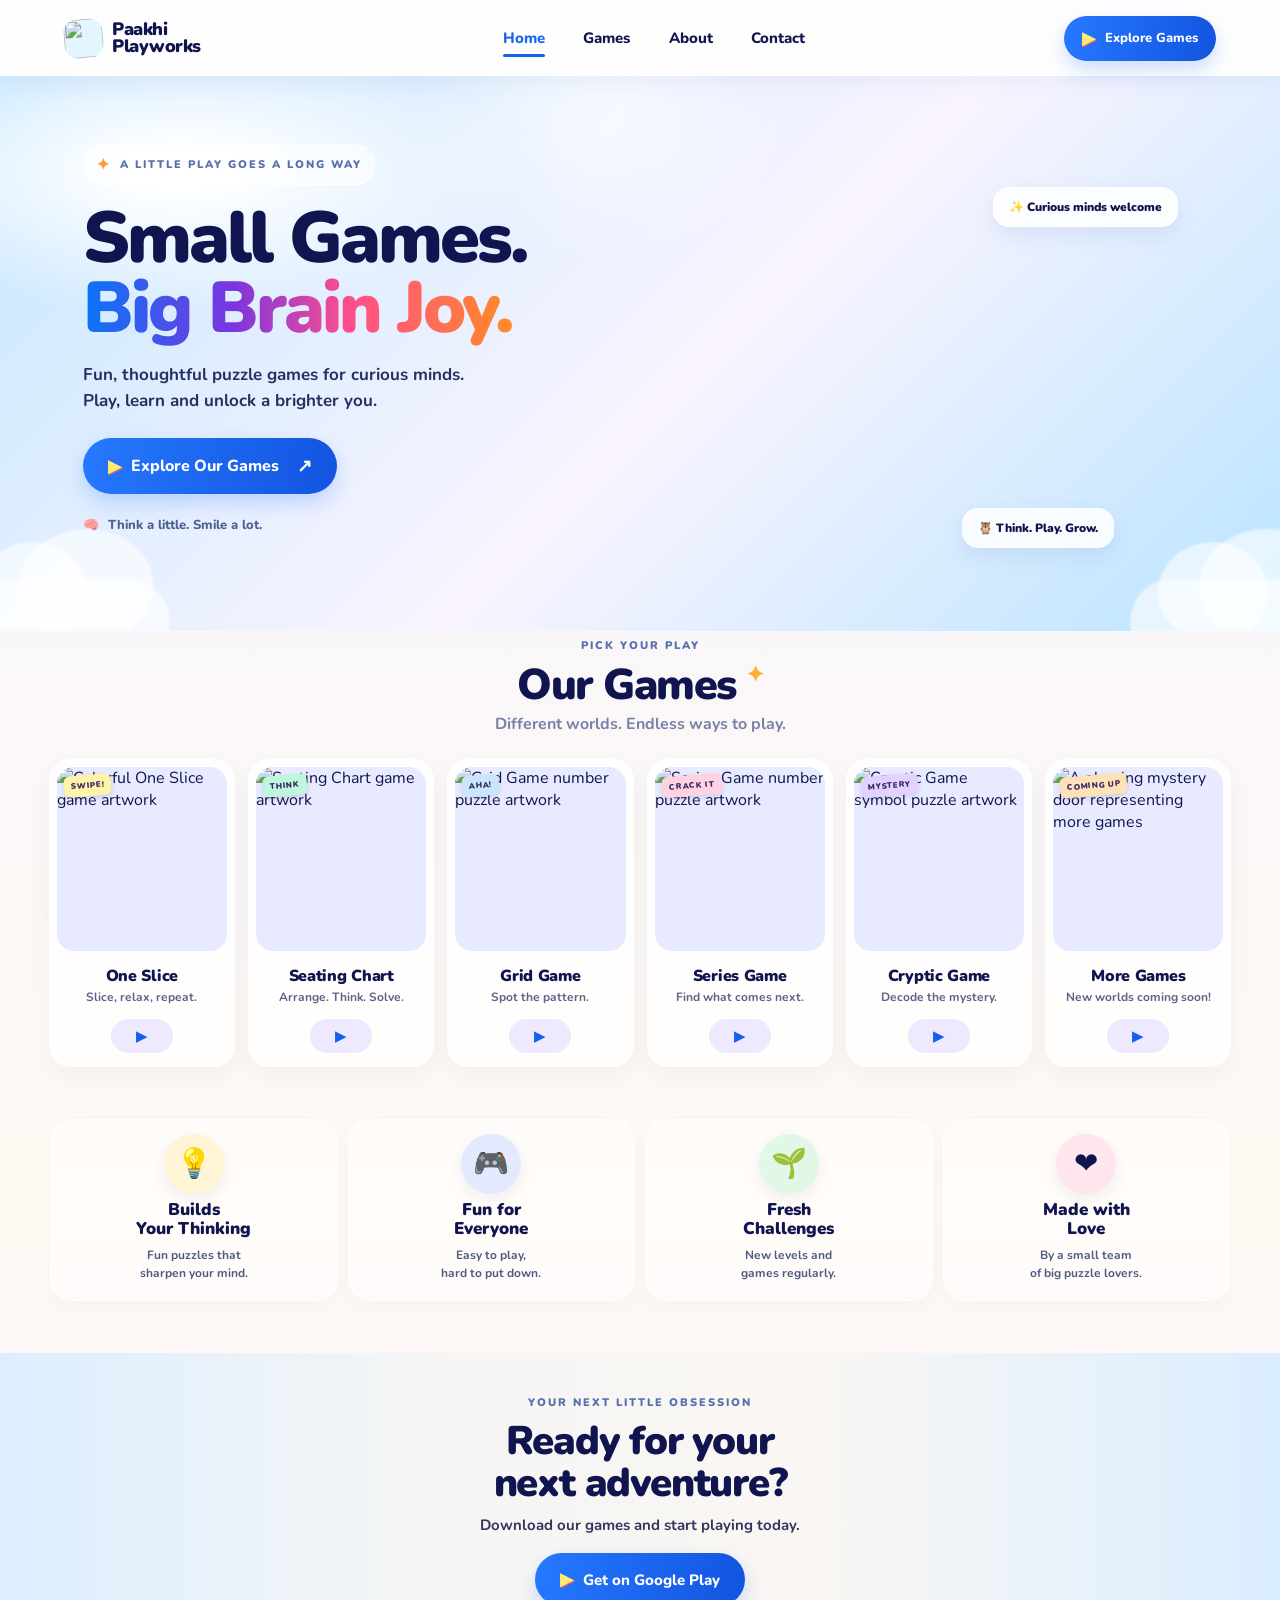
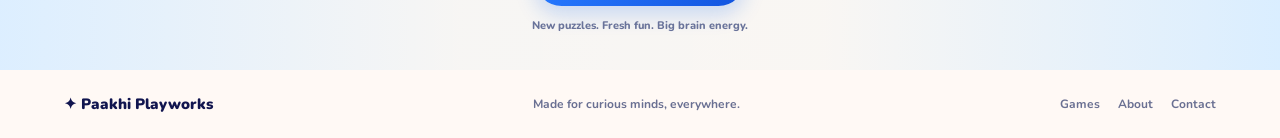
==== index.html @ 0ea6deb9 "Add files via upload" ====
<!doctype html>
<html lang="en">
<head>
  <meta charset="utf-8">
  <meta name="viewport" content="width=device-width, initial-scale=1">
  <meta name="theme-color" content="#f8f6ff">
  <meta name="description" content="Small games. Big brain joy. Discover playful puzzle games from Paakhi Playworks.">
  <title>Paakhi Playworks — Small Games. Big Brain Joy.</title>
  <link rel="preconnect" href="https://fonts.googleapis.com">
  <link rel="preconnect" href="https://fonts.gstatic.com" crossorigin>
  <link href="https://fonts.googleapis.com/css2?family=Nunito:wght@400;500;600;700;800;900;1000&display=swap" rel="stylesheet">
  <link rel="stylesheet" href="styles.css">
</head>
<body>
  <header class="topbar">
    <a class="brand" href="#home" aria-label="Paakhi Playworks home">
      <span class="brand-mark"><img src="assets/brand-mark.jpg" alt=""></span>
      <span>Paakhi<br>Playworks</span>
    </a>
    <button class="menu-toggle" aria-label="Open navigation" aria-expanded="false">☰</button>
    <nav class="nav-links" aria-label="Main navigation">
      <a class="active" href="#home">Home</a>
      <a href="#games">Games</a>
      <a href="#about">About</a>
      <a href="#contact">Contact</a>
    </nav>
    <a class="play-button top-play" href="#games"><span class="play-triangle">▶</span> Explore Games</a>
  </header>

  <main>
    <section class="hero" id="home">
      <div class="hero-sky"></div>
      <div class="hero-copy">
        <div class="eyebrow"><span class="sparkle">✦</span> A little play goes a long way</div>
        <h1>Small Games.<br><span class="rainbow">Big Brain Joy.</span></h1>
        <p>Fun, thoughtful puzzle games for curious minds.<br class="desktop-only"> Play, learn and unlock a brighter you.</p>
        <a class="play-button hero-button" href="#games"><span class="play-triangle">▶</span> Explore Our Games <span class="button-arrow">↗</span></a>
        <div class="hero-proof"><span>🧠</span> Think a little. Smile a lot.</div>
      </div>
      <div class="hero-art" role="img" aria-label="A whimsical fantasy world with floating islands, a castle, and a magical adventure"></div>
      <div class="floating-chip chip-one">✨ Curious minds welcome</div>
      <div class="floating-chip chip-two">🦉 Think. Play. Grow.</div>
      <div class="cloud cloud-left"></div><div class="cloud cloud-right"></div>
    </section>

    <section class="games-section" id="games">
      <div class="section-heading">
        <span class="section-kicker">PICK YOUR PLAY</span>
        <h2>Our Games <span class="heading-star">✦</span></h2>
        <p>Different worlds. Endless ways to play.</p>
      </div>
      <div class="game-grid">
        <article class="game-card card-slice">
          <div class="game-art"><img src="assets/one-slice.jpg" alt="Colorful One Slice game artwork"><span class="card-sticker">SWIPE!</span></div>
          <div class="game-info"><h3>One Slice</h3><p>Slice, relax, repeat.</p><button class="launch-button" data-game="One Slice" aria-label="Explore One Slice">▶</button></div>
        </article>
        <article class="game-card card-seating">
          <div class="game-art"><img src="assets/seating-chart.jpg" alt="Seating Chart game artwork"><span class="card-sticker">THINK</span></div>
          <div class="game-info"><h3>Seating Chart</h3><p>Arrange. Think. Solve.</p><button class="launch-button" data-game="Seating Chart" aria-label="Explore Seating Chart">▶</button></div>
        </article>
        <article class="game-card card-grid">
          <div class="game-art"><img src="assets/grid-game.jpg" alt="Grid Game number puzzle artwork"><span class="card-sticker">AHA!</span></div>
          <div class="game-info"><h3>Grid Game</h3><p>Spot the pattern.</p><button class="launch-button" data-game="Grid Game" aria-label="Explore Grid Game">▶</button></div>
        </article>
        <article class="game-card card-series">
          <div class="game-art"><img src="assets/series-game.jpg" alt="Series Game number puzzle artwork"><span class="card-sticker">CRACK IT</span></div>
          <div class="game-info"><h3>Series Game</h3><p>Find what comes next.</p><button class="launch-button" data-game="Series Game" aria-label="Explore Series Game">▶</button></div>
        </article>
        <article class="game-card card-cryptic">
          <div class="game-art"><img src="assets/cryptic-game.jpg" alt="Cryptic Game symbol puzzle artwork"><span class="card-sticker">MYSTERY</span></div>
          <div class="game-info"><h3>Cryptic Game</h3><p>Decode the mystery.</p><button class="launch-button" data-game="Cryptic Game" aria-label="Explore Cryptic Game">▶</button></div>
        </article>
        <article class="game-card card-more">
          <div class="game-art"><img src="assets/more-games.jpg" alt="A glowing mystery door representing more games"><span class="card-sticker">COMING UP</span></div>
          <div class="game-info"><h3>More Games</h3><p>New worlds coming soon!</p><button class="launch-button" data-game="More Games" aria-label="Explore more games">▶</button></div>
        </article>
      </div>
    </section>

    <section class="promise-section" id="about">
      <div class="promise">
        <div class="promise-icon bulb">💡</div><h3>Builds<br>Your Thinking</h3><p>Fun puzzles that<br>sharpen your mind.</p>
      </div>
      <div class="promise">
        <div class="promise-icon gamepad">🎮</div><h3>Fun for<br>Everyone</h3><p>Easy to play,<br>hard to put down.</p>
      </div>
      <div class="promise">
        <div class="promise-icon sprout">🌱</div><h3>Fresh<br>Challenges</h3><p>New levels and<br>games regularly.</p>
      </div>
      <div class="promise">
        <div class="promise-icon heart">❤️</div><h3>Made with<br>Love</h3><p>By a small team<br>of big puzzle lovers.</p>
      </div>
    </section>

    <section class="adventure" id="contact">
      <div class="adventure-art"></div>
      <div class="adventure-content">
        <span class="section-kicker">YOUR NEXT LITTLE OBSESSION</span>
        <h2>Ready for your<br>next adventure?</h2>
        <p>Download our games and start playing today.</p>
        <a class="play-button download-button" href="#games"><span class="play-triangle">▶</span> Get on Google Play</a>
        <small>New puzzles. Fresh fun. Big brain energy.</small>
      </div>
    </section>
  </main>

  <footer>
    <a class="footer-brand" href="#home">✦ Paakhi Playworks</a>
    <span>Made for curious minds, everywhere.</span>
    <div><a href="#games">Games</a><a href="#about">About</a><a href="mailto:hello@paakhplayworks.com">Contact</a></div>
  </footer>

  <div class="modal" id="game-modal" role="dialog" aria-modal="true" aria-labelledby="modal-title" hidden>
    <div class="modal-box">
      <button class="modal-close" aria-label="Close dialog">×</button>
      <div class="modal-emoji">✨</div>
      <p class="section-kicker">ADVENTURE AHEAD</p>
      <h2 id="modal-title">Coming soon!</h2>
      <p id="modal-message">We're polishing this little world. Check back soon!</p>
      <button class="play-button modal-ok">Sounds good!</button>
    </div>
  </div>
  <script src="script.js"></script>
</body>
</html>
---- styles.css ----
*{box-sizing:border-box}
:root{--ink:#11154f;--blue:#1764ee;--purple:#8b35d8;--coral:#ff5a7c;--cream:#fff8f1;--soft:#f8f5ff}
html{scroll-behavior:smooth;scroll-padding-top:88px}
body{margin:0;font-family:"Nunito",system-ui,sans-serif;color:var(--ink);background:linear-gradient(180deg,#f5f5ff 0%,#fff9f3 70%,#f7f3ff 100%);overflow-x:hidden}
a{color:inherit;text-decoration:none}
.topbar{height:76px;position:sticky;top:0;z-index:20;display:flex;align-items:center;justify-content:space-between;padding:0 clamp(18px,5vw,70px);background:rgba(255,255,255,.88);backdrop-filter:blur(16px);box-shadow:0 4px 24px #253e7910}
.brand{display:flex;align-items:center;gap:9px;font-size:18px;font-weight:1000;line-height:.93;letter-spacing:-.5px;min-width:180px}
.brand-mark{width:39px;height:39px;display:grid;place-items:center;border-radius:13px;overflow:hidden;transform:rotate(-5deg);background:#e5f5ff}
.brand-mark img{width:100%;height:100%;object-fit:cover}
.nav-links{display:flex;gap:clamp(18px,3vw,42px);font-weight:800;font-size:15px}
.nav-links a{padding:9px 0;position:relative}
.nav-links a:hover,.nav-links a.active{color:var(--blue)}
.nav-links a.active:after{content:"";position:absolute;height:3px;border-radius:5px;background:var(--blue);bottom:0;left:0;right:0}
.play-button{display:inline-flex;align-items:center;justify-content:center;gap:10px;padding:14px 23px;border:0;border-radius:999px;color:white;font:800 15px "Nunito",sans-serif;background:linear-gradient(100deg,#2679ff,#1254df);box-shadow:0 9px 20px #1264ee35;transition:transform .2s,box-shadow .2s;cursor:pointer}
.play-button:hover{transform:translateY(-3px);box-shadow:0 13px 26px #1264ee4a}
.top-play{padding:11px 18px;font-size:13px}.play-triangle{font-size:17px;color:#ffed6c;text-shadow:1px 1px #ff5d6e}.menu-toggle{display:none;background:#fff;border:0;font-size:25px;color:var(--ink)}
.hero{position:relative;min-height:555px;display:flex;align-items:center;padding:55px clamp(22px,6.5vw,88px) 75px;isolation:isolate;overflow:hidden;background:linear-gradient(110deg,#eaf4ff 0%,#f8f4ff 45%,#d9efff 100%)}
.hero-sky{position:absolute;inset:0;z-index:-3;background:radial-gradient(ellipse at 14% 17%,#fff 0 3%,transparent 22%),radial-gradient(ellipse at 47% 7%,#fff9 0 2%,transparent 20%),linear-gradient(135deg,#c5e7ff,#f9f4ff 54%,#b9e4ff)}
.hero-copy{position:relative;z-index:3;max-width:560px;margin-top:-8px}
.eyebrow,.section-kicker{font-size:11px;font-weight:1000;letter-spacing:2px;color:#5871ad;text-transform:uppercase}
.eyebrow{display:inline-flex;align-items:center;gap:8px;padding:8px 12px;border:1px solid #ffffffc9;border-radius:999px;background:#ffffff8a;margin-bottom:18px}.sparkle{color:#ff9c35;font-size:16px}
h1{font-size:clamp(46px,6vw,72px);line-height:.98;letter-spacing:-3px;margin:0 0 18px;font-weight:1000}
.rainbow{background:linear-gradient(90deg,#0875f8 0%,#7b35df 35%,#ff4e8c 62%,#ff8b25 100%);-webkit-background-clip:text;background-clip:text;color:transparent}
.hero-copy>p{font-size:17px;line-height:1.55;font-weight:700;color:#27305e;margin:0 0 24px}
.hero-button{padding:16px 25px;font-size:16px}.button-arrow{margin-left:8px;font-size:18px}
.hero-proof{margin-top:22px;font-size:13px;font-weight:800;color:#4c6193}.hero-proof span{margin-right:5px}
.hero-art{position:absolute;z-index:-1;right:-1%;top:0;width:61%;height:100%;background-image:linear-gradient(90deg,#d9eaff00,#d9eaff00),url("assets/hero-world.jpg");background-size:cover;background-position:52% 44%;clip-path:ellipse(73% 78% at 64% 48%);opacity:.97}
.floating-chip{position:absolute;z-index:2;background:#ffffffd9;backdrop-filter:blur(8px);border:1px solid #fff;border-radius:16px;padding:11px 15px;box-shadow:0 8px 22px #2a4a8c18;font-size:12px;font-weight:900;animation:bob 4s ease-in-out infinite}
.chip-one{right:8%;top:20%}.chip-two{right:13%;bottom:15%;animation-delay:-2s}
@keyframes bob{0%,100%{transform:translateY(0) rotate(-2deg)}50%{transform:translateY(-9px) rotate(1deg)}}
.cloud{position:absolute;bottom:-33px;width:220px;height:85px;background:#fff9;border-radius:100px;filter:blur(1px);z-index:1}.cloud:before,.cloud:after{content:"";position:absolute;background:inherit;border-radius:50%}.cloud:before{width:110px;height:100px;left:28px;top:-37px}.cloud:after{width:135px;height:115px;right:16px;top:-50px}.cloud-left{left:-50px}.cloud-right{right:-70px}
.games-section{position:relative;z-index:4;margin:-20px auto 0;padding:22px clamp(18px,3.8vw,52px) 36px;max-width:1440px}
.section-heading{text-align:center;margin-bottom:24px}.section-heading h2{font-size:clamp(32px,4vw,43px);letter-spacing:-1.5px;line-height:1;margin:9px 0 6px;font-weight:1000}.heading-star{font-size:22px;color:#ffad31;vertical-align:top}.section-heading p{margin:0;color:#7780a7;font-size:16px;font-weight:700}
.game-grid{display:grid;grid-template-columns:repeat(6,minmax(0,1fr));gap:13px}
.game-card{background:rgba(255,255,255,.86);border:1px solid #ffffff;border-radius:21px;overflow:hidden;box-shadow:0 9px 24px #26335c0b;transition:transform .22s,box-shadow .22s;min-width:0}
.game-card:hover{transform:translateY(-7px) rotate(-.4deg);box-shadow:0 18px 32px #26335c18}
.game-art{height:auto;aspect-ratio:1/1.08;position:relative;overflow:hidden;background:#e8eaff;border-radius:17px;margin:7px}
.game-art img{width:100%;height:100%;object-fit:cover;display:block;transition:transform .4s}.game-card:hover .game-art img{transform:scale(1.06)}
.card-sticker{position:absolute;top:8px;left:7px;padding:5px 7px;background:#fff3a8;color:#392761;font-size:8px;font-weight:1000;letter-spacing:.7px;border-radius:6px;transform:rotate(-5deg);box-shadow:0 2px 5px #10104020}
.card-seating .card-sticker{background:#bdf7dc}.card-grid .card-sticker{background:#c9e6ff}.card-series .card-sticker{background:#ffd2e1}.card-cryptic .card-sticker{background:#e3d2ff}.card-more .card-sticker{background:#ffe1b8}
.game-info{text-align:center;padding:2px 7px 13px}.game-info h3{font-size:clamp(13px,1.25vw,16px);margin:5px 0 2px;font-weight:1000;letter-spacing:-.3px}.game-info p{font-size:clamp(10px,.95vw,12px);margin:0;min-height:20px;font-weight:700;color:#5d6387}
.launch-button{border:0;border-radius:999px;background:#eee9ff;color:#1460ed;width:62px;height:34px;margin-top:10px;font-size:15px;cursor:pointer;transition:background .2s,transform .2s}.launch-button:hover{background:#dce8ff;transform:scale(1.06)}
.promise-section{max-width:1320px;margin:0 auto 36px;padding:16px clamp(20px,4vw,50px);display:grid;grid-template-columns:repeat(4,1fr);gap:10px}
.promise{position:relative;text-align:center;border-radius:22px;padding:14px 12px 18px;background:#ffffff8c;border:1px solid #fff;box-shadow:0 7px 20px #27325a06}
.promise-icon{width:60px;height:60px;border-radius:50%;margin:0 auto 7px;display:grid;place-items:center;font-size:29px;box-shadow:0 5px 15px #22224410;background:#fff}.bulb{background:#fff4d5}.gamepad{background:#e3eaff}.sprout{background:#e1f8e7}.heart{background:#ffe6ec}
.promise h3{font-size:17px;line-height:1.1;margin:0 0 8px;font-weight:1000}.promise p{font-size:12px;line-height:1.5;margin:0;color:#515b82;font-weight:700}
.adventure{position:relative;min-height:310px;margin-top:0;display:grid;place-items:center;overflow:hidden;background:#d9edff;isolation:isolate}
.adventure-art{position:absolute;inset:0;z-index:-2;background:url("assets/footer-world.jpg") center 56%/cover no-repeat;filter:saturate(1.08)}
.adventure:before{content:"";position:absolute;inset:0;z-index:-1;background:linear-gradient(90deg,#f4f7ff20,#fff8f1c9 36%,#fff8f1d9 64%,#e6f6ff12)}
.adventure-content{text-align:center;padding:37px 20px;max-width:600px}.adventure-content h2{font-size:clamp(29px,4vw,40px);letter-spacing:-1.2px;line-height:1.04;margin:9px 0 11px;font-weight:1000}.adventure-content p{font-size:15px;font-weight:700;margin:0 0 18px;color:#32365e}.download-button{padding:15px 25px;font-size:15px}.adventure-content small{display:block;margin-top:12px;color:#69739a;font-size:11px;font-weight:800}
footer{display:flex;align-items:center;justify-content:space-between;gap:18px;padding:24px clamp(20px,5vw,70px);font-size:12px;color:#6a7092;font-weight:700;background:#fff9f5}
.footer-brand{font-size:15px;font-weight:1000;color:var(--ink)}footer div{display:flex;gap:18px}footer a:hover{color:var(--blue)}
.modal{position:fixed;inset:0;background:#11154f80;backdrop-filter:blur(7px);z-index:50;display:grid;place-items:center;padding:20px}.modal[hidden]{display:none}.modal-box{position:relative;max-width:390px;width:100%;text-align:center;background:#fffaf7;border-radius:28px;padding:32px 26px;box-shadow:0 25px 80px #080d4433;animation:pop .22s ease-out}.modal-emoji{font-size:44px}.modal-box h2{font-size:30px;margin:6px 0}.modal-box p:not(.section-kicker){color:#63698b;font-weight:700}.modal-close{position:absolute;right:15px;top:12px;border:0;background:#f0edff;border-radius:50%;width:34px;height:34px;font-size:24px;cursor:pointer;color:var(--ink)}.modal-ok{margin-top:10px}@keyframes pop{from{opacity:0;transform:scale(.94)}to{opacity:1;transform:scale(1)}}
@media(min-width:1400px){.hero{min-height:620px}.hero-copy{max-width:600px}.hero-art{width:62%}.games-section{padding-top:28px}.game-grid{gap:17px}}
@media(max-width:900px){.topbar{padding:0 22px}.brand{min-width:0}.nav-links{gap:20px}.top-play{font-size:12px;padding:10px 13px}.hero{min-height:520px;padding-left:35px}.hero-copy{max-width:52%}.hero-art{width:65%;right:-8%;opacity:.8}.floating-chip{display:none}.game-grid{grid-template-columns:repeat(3,minmax(0,1fr));gap:14px}.game-info h3{font-size:16px}.game-info p{font-size:12px}.promise-section{margin-bottom:25px}}
@media(max-width:600px){.topbar{height:66px;padding:0 16px}.brand{font-size:16px}.brand-mark{width:34px;height:34px}.menu-toggle{display:block;margin-left:auto;margin-right:12px}.nav-links{display:none;position:absolute;top:66px;left:0;right:0;background:#fff;padding:18px 22px;box-shadow:0 14px 18px #1c26551a;flex-direction:column;gap:12px}.nav-links.open{display:flex}.nav-links a.active:after{right:auto;width:35px}.top-play{font-size:11px;padding:9px 12px;gap:5px}.top-play .play-triangle{font-size:13px}
.hero{min-height:620px;align-items:flex-start;padding:42px 23px 255px}.hero-copy{max-width:100%;margin:0}.eyebrow{font-size:9px;margin-bottom:15px}h1{font-size:clamp(44px,12vw,62px);letter-spacing:-2.5px}.hero-copy>p{font-size:15px;max-width:330px}.desktop-only{display:none}.hero-button{padding:14px 19px;font-size:14px}.hero-art{top:auto;bottom:-10px;right:-17%;width:118%;height:340px;clip-path:ellipse(77% 72% at 60% 58%);background-position:58% 48%;opacity:.9}.cloud{bottom:-45px}.games-section{margin-top:-7px;padding:25px 15px 24px}.section-heading{margin-bottom:19px}.section-heading h2{font-size:34px}.section-heading p{font-size:14px}.game-grid{grid-template-columns:repeat(2,minmax(0,1fr));gap:12px}.game-art{margin:6px;aspect-ratio:1/1}.game-info{padding-bottom:11px}.game-info h3{font-size:15px}.game-info p{font-size:11px}.launch-button{margin-top:8px;height:32px;width:58px}.card-sticker{font-size:7px}
.promise-section{grid-template-columns:repeat(2,1fr);padding:8px 15px 24px;gap:10px}.promise{padding:13px 8px 15px}.promise-icon{width:52px;height:52px;font-size:25px}.promise h3{font-size:16px}.promise p{font-size:11px}
.adventure{min-height:350px}.adventure-art{background-position:52% center}.adventure:before{background:#fff8f1b5}.adventure-content{padding:38px 20px}.adventure-content h2{font-size:34px}.adventure-content p{font-size:13px}.download-button{padding:14px 19px}
footer{flex-direction:column;text-align:center;padding:22px 15px;gap:10px}footer div{gap:16px}
}
@media(prefers-reduced-motion:reduce){*,*:before,*:after{scroll-behavior:auto!important;animation:none!important;transition:none!important}}
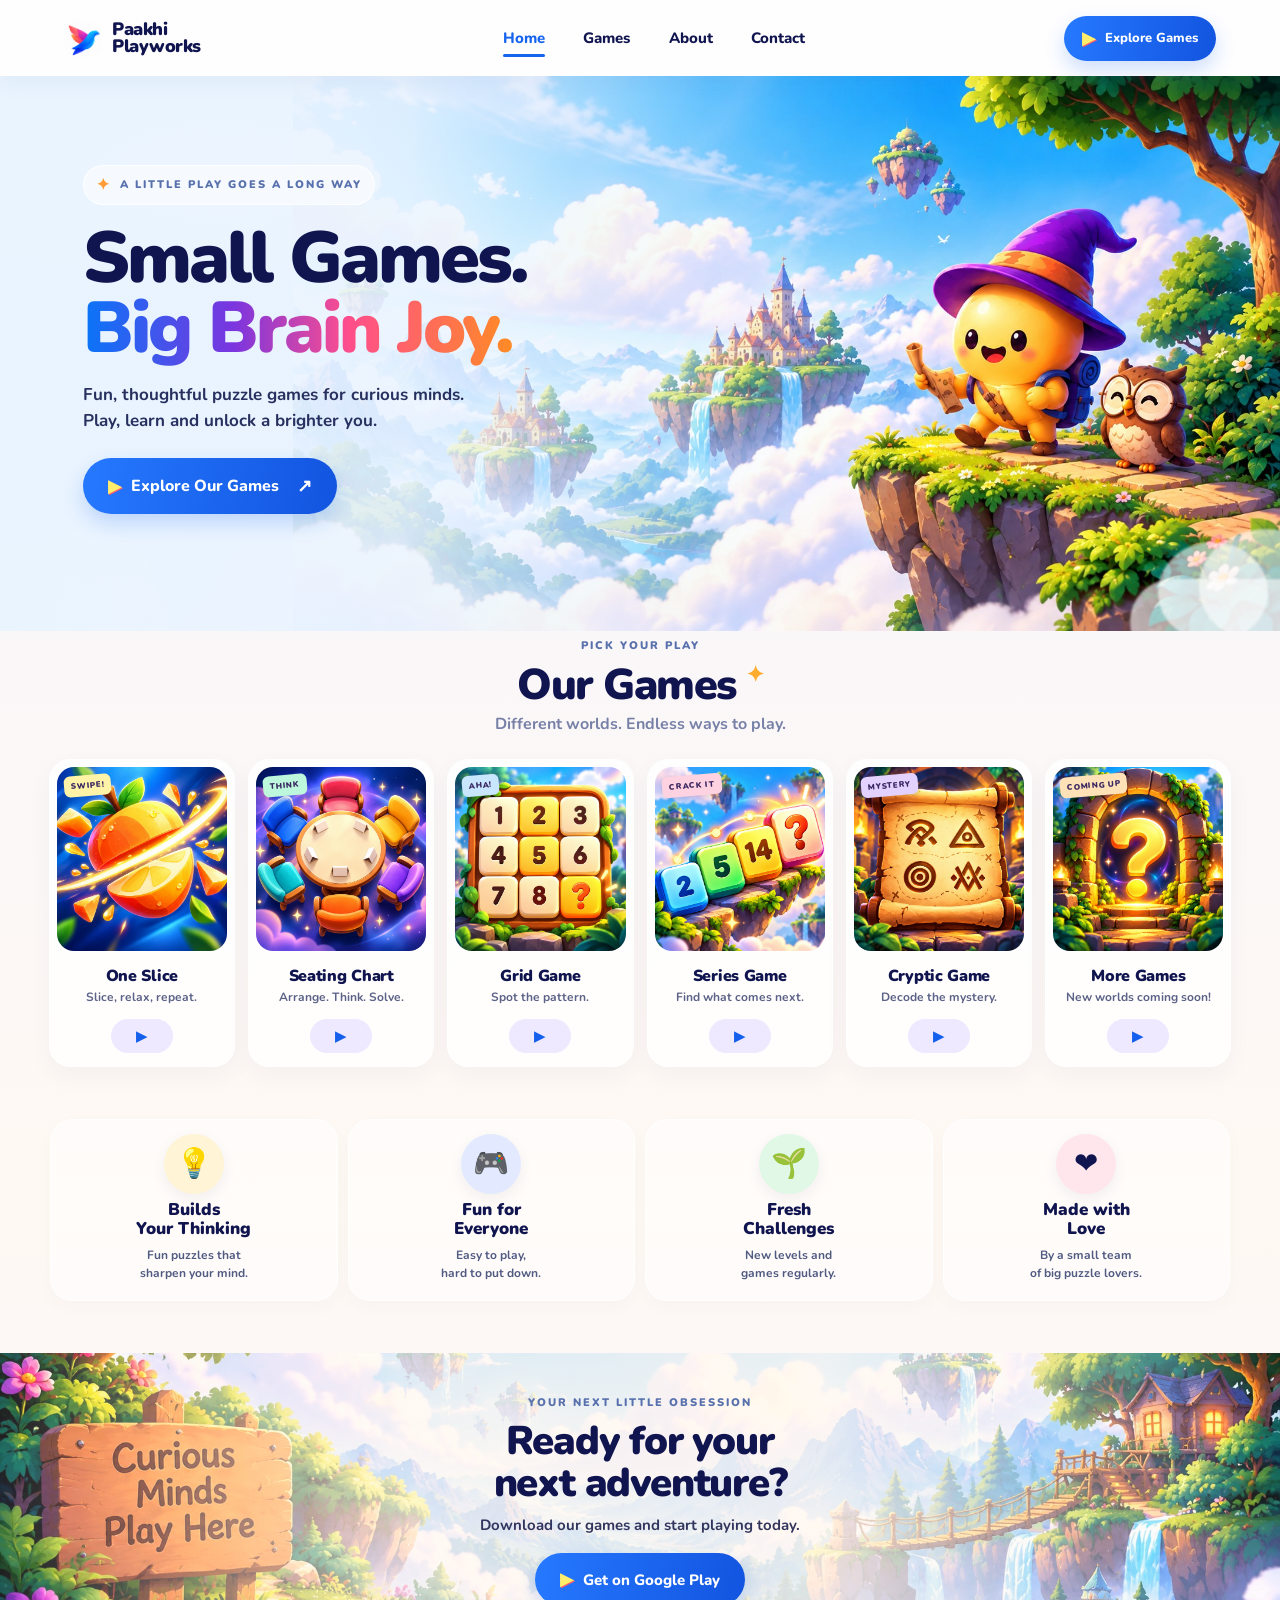
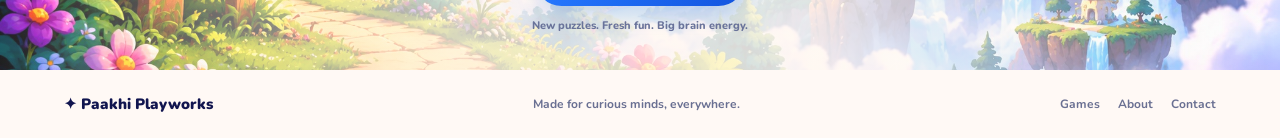
==== commit a7c6c492: "Update index.html" ====
--- a/index.html
+++ b/index.html
@@ -35,11 +35,8 @@
         <h1>Small Games.<br><span class="rainbow">Big Brain Joy.</span></h1>
         <p>Fun, thoughtful puzzle games for curious minds.<br class="desktop-only"> Play, learn and unlock a brighter you.</p>
         <a class="play-button hero-button" href="#games"><span class="play-triangle">▶</span> Explore Our Games <span class="button-arrow">↗</span></a>
-        <div class="hero-proof"><span>🧠</span> Think a little. Smile a lot.</div>
       </div>
       <div class="hero-art" role="img" aria-label="A whimsical fantasy world with floating islands, a castle, and a magical adventure"></div>
-      <div class="floating-chip chip-one">✨ Curious minds welcome</div>
-      <div class="floating-chip chip-two">🦉 Think. Play. Grow.</div>
       <div class="cloud cloud-left"></div><div class="cloud cloud-right"></div>
     </section>
 
@@ -122,4 +119,4 @@
   </div>
   <script src="script.js"></script>
 </body>
-</html>+</html>
--- a/styles.css
+++ b/styles.css
@@ -24,7 +24,34 @@
 .hero-copy>p{font-size:17px;line-height:1.55;font-weight:700;color:#27305e;margin:0 0 24px}
 .hero-button{padding:16px 25px;font-size:16px}.button-arrow{margin-left:8px;font-size:18px}
 .hero-proof{margin-top:22px;font-size:13px;font-weight:800;color:#4c6193}.hero-proof span{margin-right:5px}
-.hero-art{position:absolute;z-index:-1;right:-1%;top:0;width:61%;height:100%;background-image:linear-gradient(90deg,#d9eaff00,#d9eaff00),url("assets/hero-world.jpg");background-size:cover;background-position:52% 44%;clip-path:ellipse(73% 78% at 64% 48%);opacity:.97}
+.hero-art {
+  position: absolute;
+  z-index: 1;
+  right: 0;
+  top: 0;
+  width: 100%;
+  height: 100%;
+  background-image: url("assets/hero-world.jpg");
+  background-size: contain;
+  background-repeat: no-repeat;
+  background-position: right center;
+  clip-path: none;
+  opacity: 1;
+}
+.hero::after {
+  content: "";
+  position: absolute;
+  inset: 0;
+  z-index: 2;
+  pointer-events: none;
+  background: linear-gradient(
+    90deg,
+    rgba(234, 244, 255, 0.98) 0%,
+    rgba(234, 244, 255, 0.88) 32%,
+    rgba(234, 244, 255, 0.25) 56%,
+    transparent 72%
+  );
+}
 .floating-chip{position:absolute;z-index:2;background:#ffffffd9;backdrop-filter:blur(8px);border:1px solid #fff;border-radius:16px;padding:11px 15px;box-shadow:0 8px 22px #2a4a8c18;font-size:12px;font-weight:900;animation:bob 4s ease-in-out infinite}
 .chip-one{right:8%;top:20%}.chip-two{right:13%;bottom:15%;animation-delay:-2s}
 @keyframes bob{0%,100%{transform:translateY(0) rotate(-2deg)}50%{transform:translateY(-9px) rotate(1deg)}}
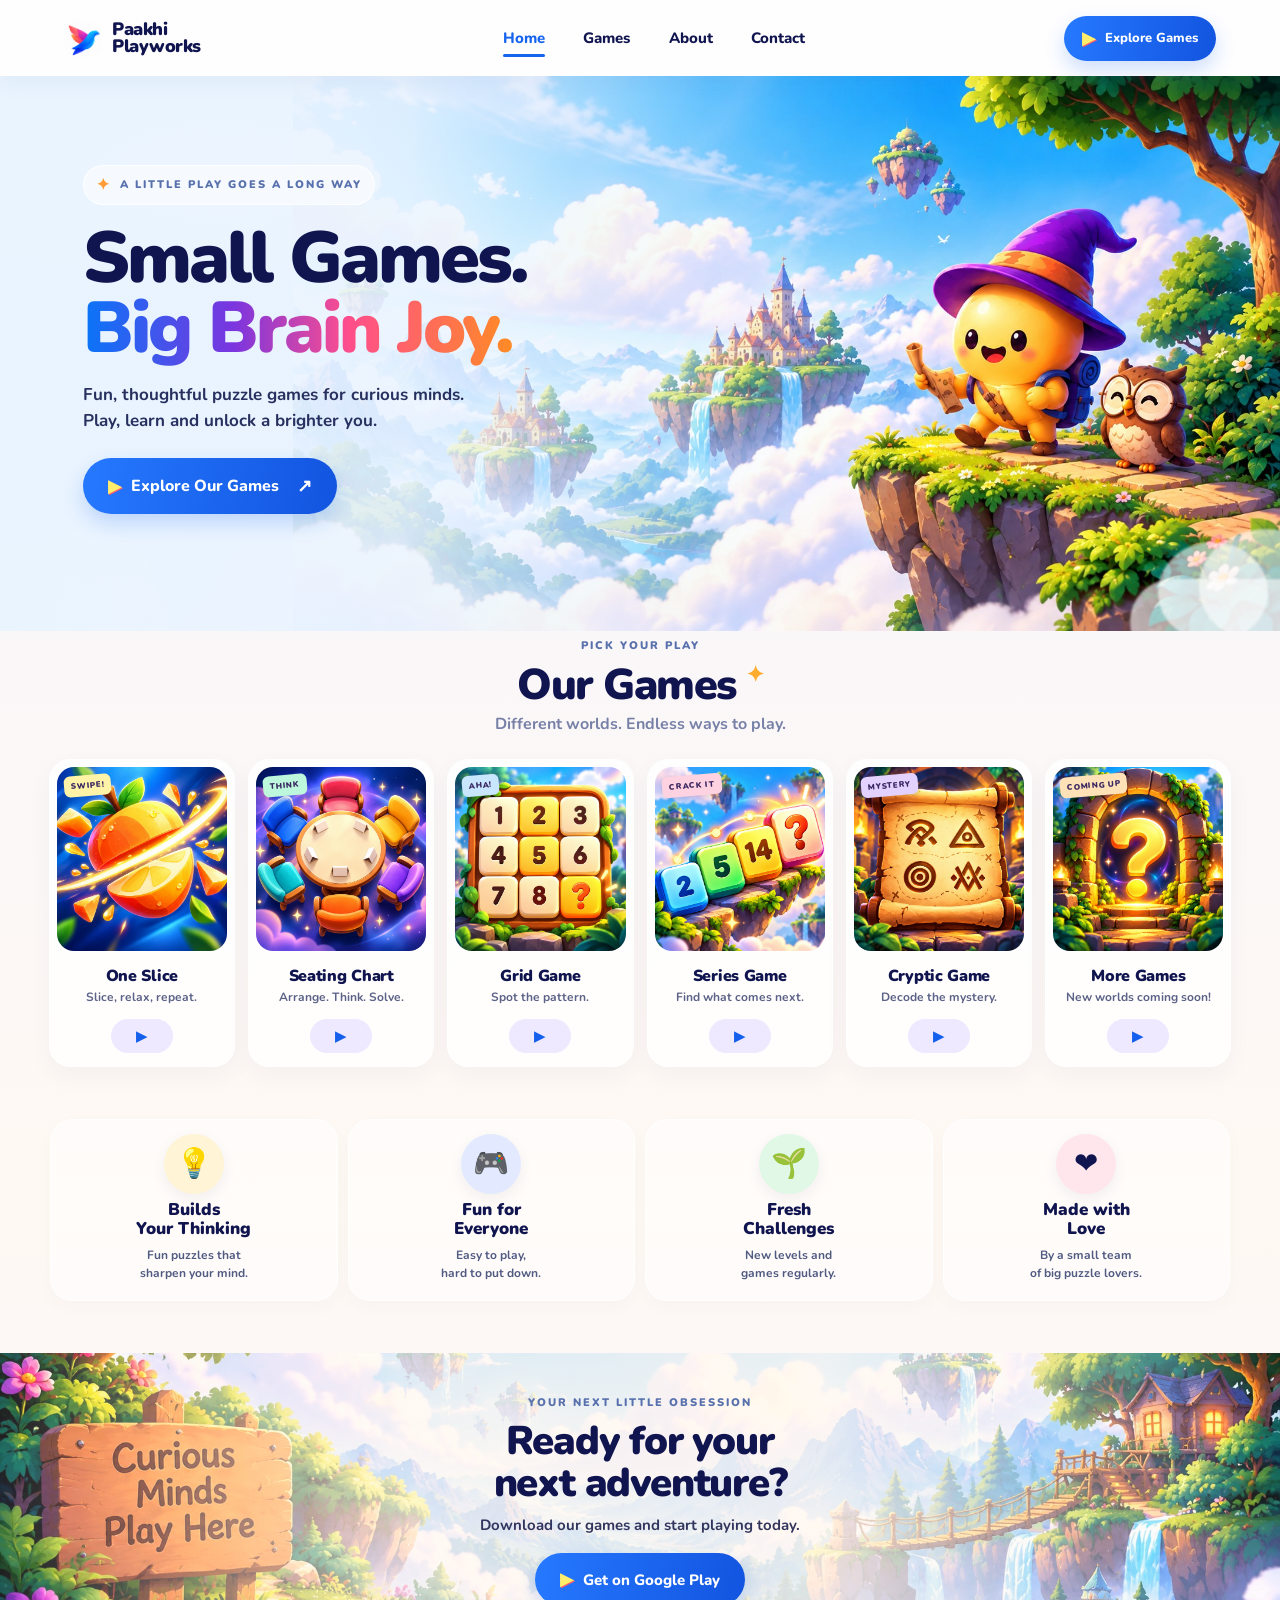
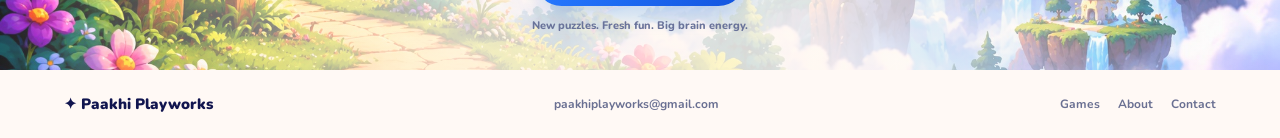
==== commit 69e4cd6a: "Update index.html" ====
--- a/index.html
+++ b/index.html
@@ -103,7 +103,7 @@
 
   <footer>
     <a class="footer-brand" href="#home">✦ Paakhi Playworks</a>
-    <span>Made for curious minds, everywhere.</span>
+    <span>paakhiplayworks@gmail.com</span>
     <div><a href="#games">Games</a><a href="#about">About</a><a href="mailto:hello@paakhplayworks.com">Contact</a></div>
   </footer>
 
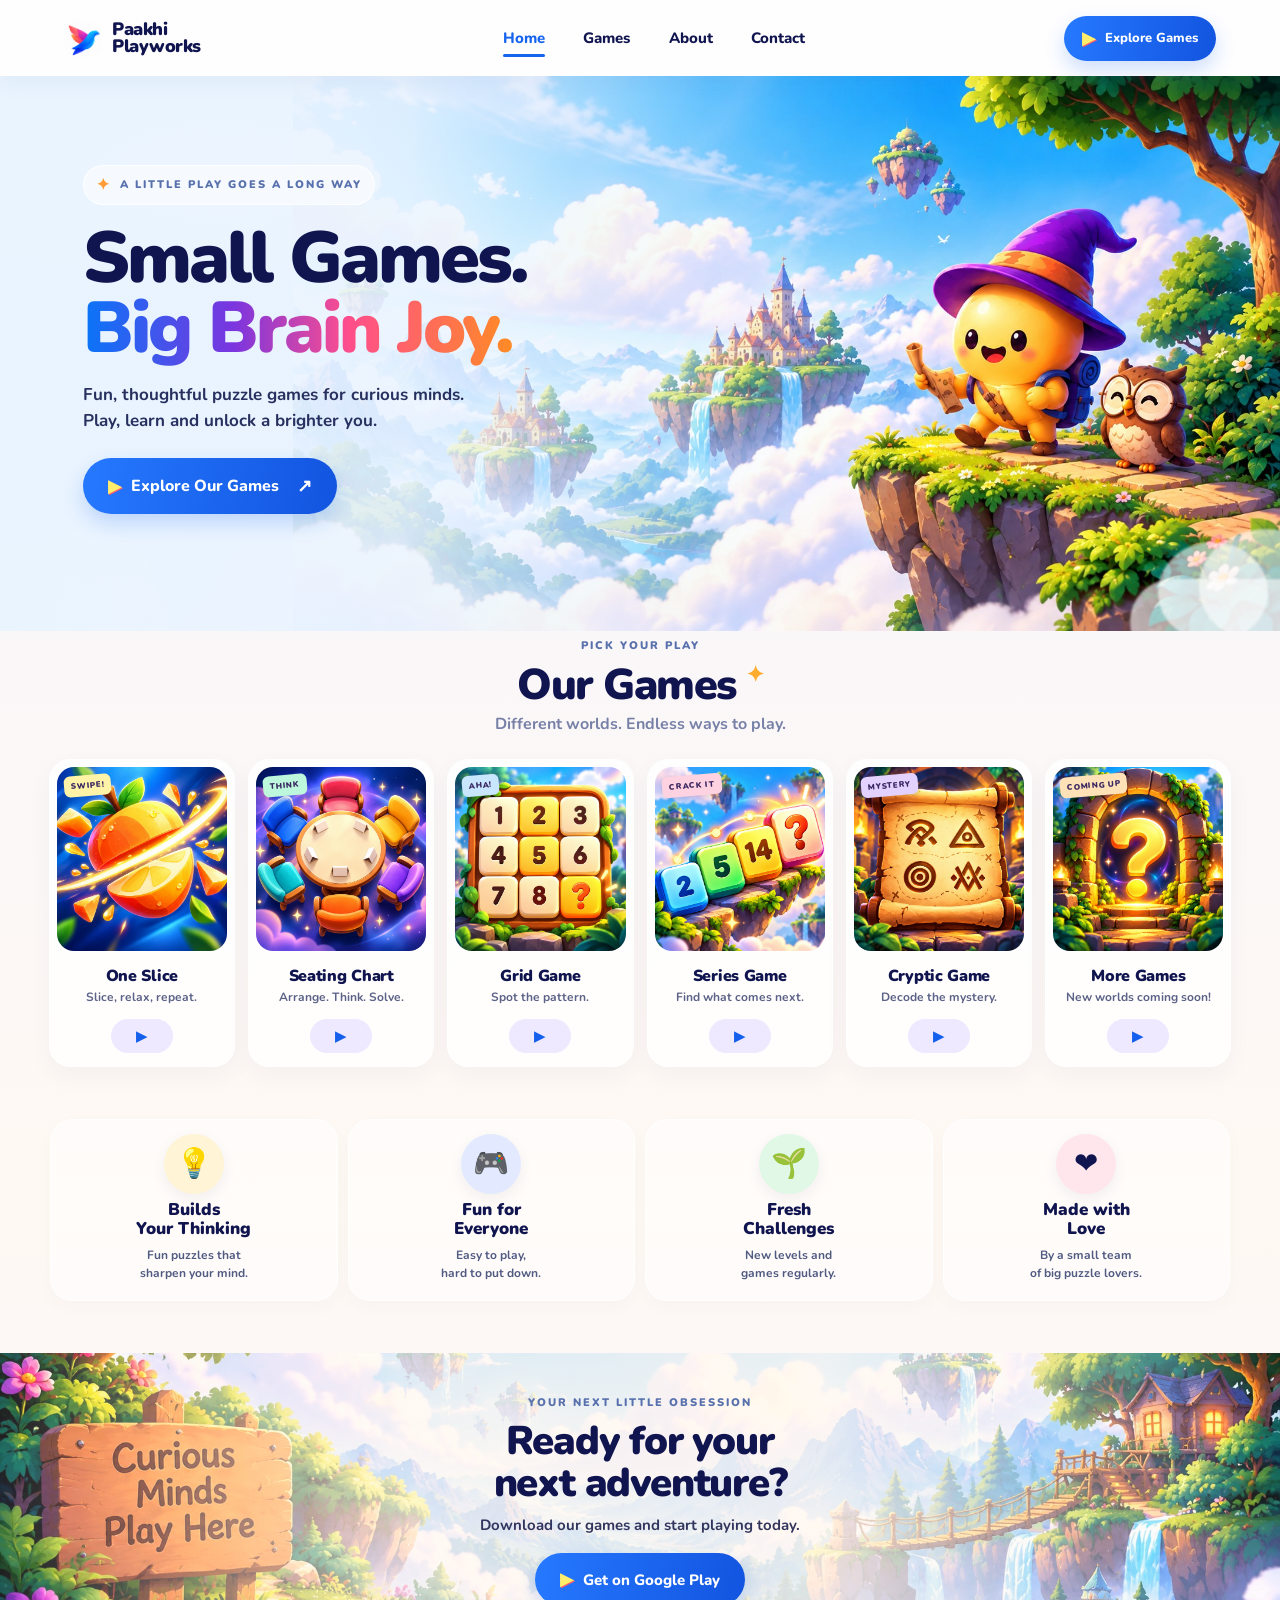
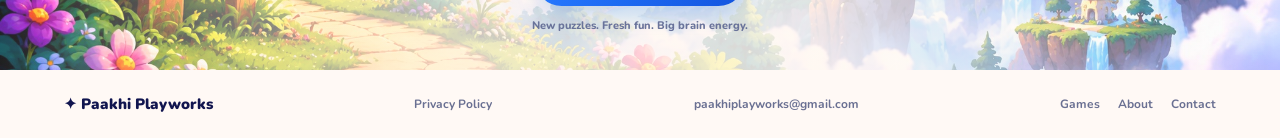
==== commit 859a39a9: "Update index.html" ====
--- a/index.html
+++ b/index.html
@@ -103,8 +103,9 @@
 
   <footer>
     <a class="footer-brand" href="#home">✦ Paakhi Playworks</a>
+    <a href="privacy-policy.html">Privacy Policy</a>
     <span>paakhiplayworks@gmail.com</span>
-    <div><a href="#games">Games</a><a href="#about">About</a><a href="mailto:hello@paakhplayworks.com">Contact</a></div>
+    <div><a href="#games">Games</a><a href="#about">About</a><a href="mailto:paakhiplayworks@gmail.com">Contact</a></div>
   </footer>
 
   <div class="modal" id="game-modal" role="dialog" aria-modal="true" aria-labelledby="modal-title" hidden>
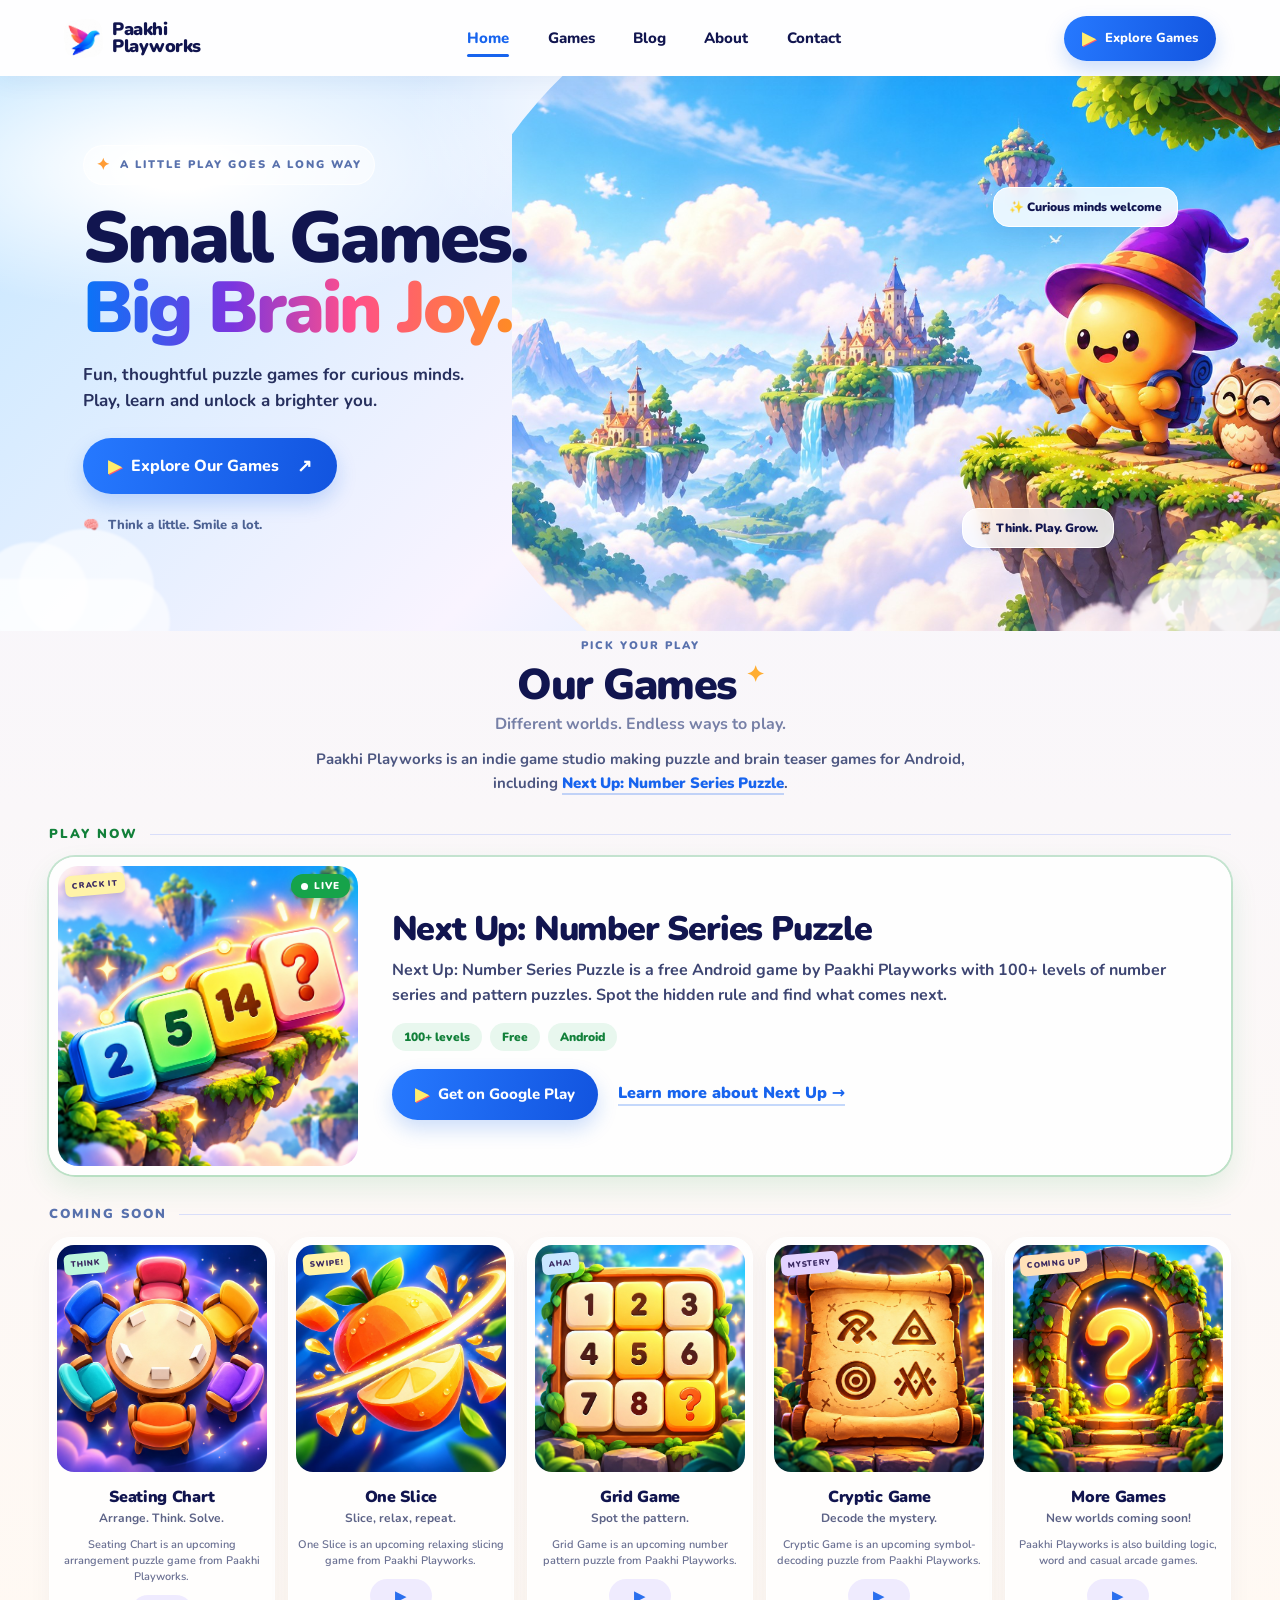
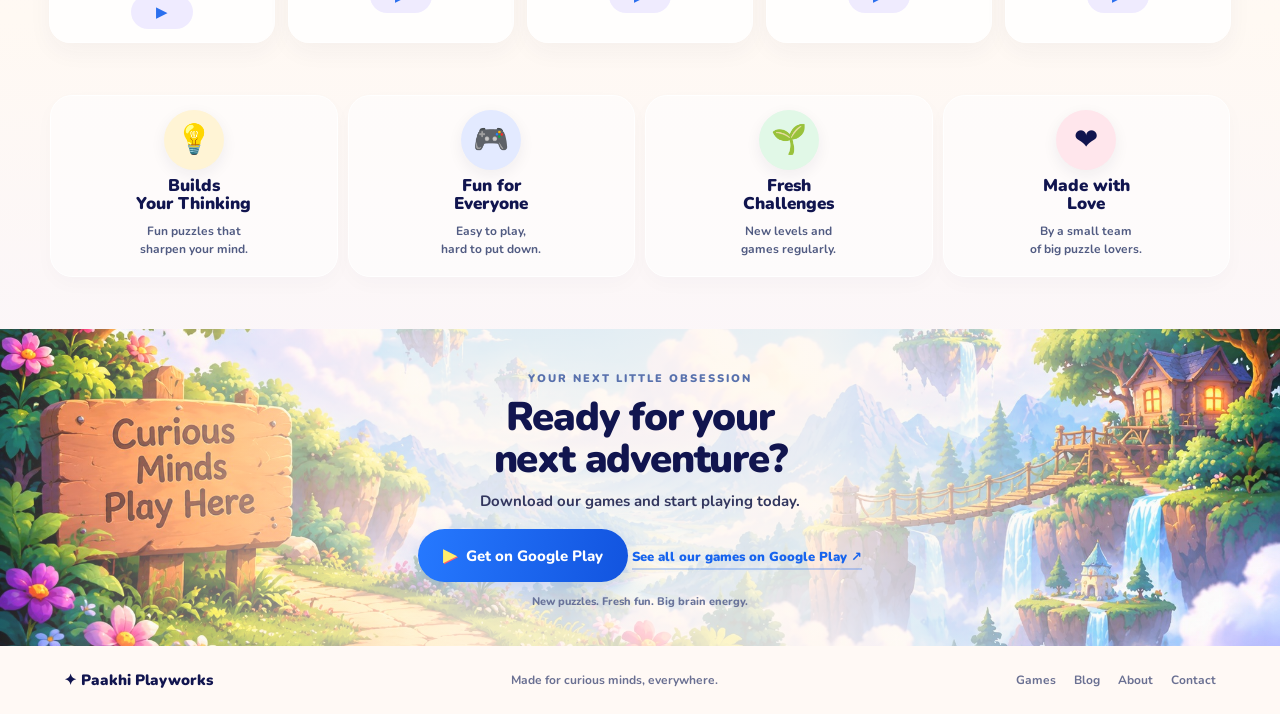
==== commit 7df0ee11: "Add files via upload" ====
--- a/index.html
+++ b/index.html
@@ -4,23 +4,66 @@
   <meta charset="utf-8">
   <meta name="viewport" content="width=device-width, initial-scale=1">
   <meta name="theme-color" content="#f8f6ff">
-  <meta name="description" content="Small games. Big brain joy. Discover playful puzzle games from Paakhi Playworks.">
-  <title>Paakhi Playworks — Small Games. Big Brain Joy.</title>
+  <title>Paakhi Playworks - Puzzle &amp; Brain Games for Android</title>
+  <meta name="description" content="Paakhi Playworks is an indie game studio making puzzle and brain teaser games for Android, including Next Up: Number Series Puzzle. Free to play.">
+  <link rel="canonical" href="https://www.paakhiplayworks.com/">
+
+  <meta property="og:type" content="website">
+  <meta property="og:site_name" content="Paakhi Playworks">
+  <meta property="og:title" content="Paakhi Playworks - Puzzle &amp; Brain Games for Android">
+  <meta property="og:description" content="An indie game studio making puzzle and brain teaser games for Android, including Next Up: Number Series Puzzle.">
+  <meta property="og:url" content="https://www.paakhiplayworks.com/">
+  <meta property="og:image" content="https://www.paakhiplayworks.com/assets/hero-world.jpg">
+  <meta name="twitter:card" content="summary_large_image">
+  <meta name="twitter:title" content="Paakhi Playworks - Puzzle &amp; Brain Games for Android">
+  <meta name="twitter:description" content="An indie game studio making puzzle and brain teaser games for Android, including Next Up: Number Series Puzzle.">
+  <meta name="twitter:image" content="https://www.paakhiplayworks.com/assets/hero-world.jpg">
+
+  <script type="application/ld+json">
+  {
+    "@context": "https://schema.org",
+    "@graph": [
+      {
+        "@type": "Organization",
+        "@id": "https://www.paakhiplayworks.com/#organization",
+        "name": "Paakhi Playworks",
+        "url": "https://www.paakhiplayworks.com/",
+        "logo": "https://www.paakhiplayworks.com/assets/brand-mark.jpg",
+        "description": "Paakhi Playworks is an indie game studio making puzzle and brain teaser games for Android, including Next Up: Number Series Puzzle.",
+        "email": "paakhiplayworks@gmail.com",
+        "sameAs": [
+          "https://play.google.com/store/apps/developer?id=Paakhi+Playworks&hl=en_IN"
+        ]
+      },
+      {
+        "@type": "WebSite",
+        "@id": "https://www.paakhiplayworks.com/#website",
+        "url": "https://www.paakhiplayworks.com/",
+        "name": "Paakhi Playworks",
+        "description": "Puzzle and brain games for Android from an independent game studio.",
+        "inLanguage": "en",
+        "publisher": { "@id": "https://www.paakhiplayworks.com/#organization" }
+      }
+    ]
+  }
+  </script>
+
   <link rel="preconnect" href="https://fonts.googleapis.com">
   <link rel="preconnect" href="https://fonts.gstatic.com" crossorigin>
   <link href="https://fonts.googleapis.com/css2?family=Nunito:wght@400;500;600;700;800;900;1000&display=swap" rel="stylesheet">
-  <link rel="stylesheet" href="styles.css">
+  <link rel="stylesheet" href="/styles.css">
 </head>
 <body>
   <header class="topbar">
     <a class="brand" href="#home" aria-label="Paakhi Playworks home">
-      <span class="brand-mark"><img src="assets/brand-mark.jpg" alt=""></span>
+      <span class="brand-mark"><img src="/assets/brand-mark.jpg" alt=""></span>
       <span>Paakhi<br>Playworks</span>
     </a>
     <button class="menu-toggle" aria-label="Open navigation" aria-expanded="false">☰</button>
     <nav class="nav-links" aria-label="Main navigation">
       <a class="active" href="#home">Home</a>
       <a href="#games">Games</a>
+      <a href="/blog/">Blog</a>
       <a href="#about">About</a>
       <a href="#contact">Contact</a>
     </nav>
@@ -35,8 +78,11 @@
         <h1>Small Games.<br><span class="rainbow">Big Brain Joy.</span></h1>
         <p>Fun, thoughtful puzzle games for curious minds.<br class="desktop-only"> Play, learn and unlock a brighter you.</p>
         <a class="play-button hero-button" href="#games"><span class="play-triangle">▶</span> Explore Our Games <span class="button-arrow">↗</span></a>
+        <div class="hero-proof"><span>🧠</span> Think a little. Smile a lot.</div>
       </div>
       <div class="hero-art" role="img" aria-label="A whimsical fantasy world with floating islands, a castle, and a magical adventure"></div>
+      <div class="floating-chip chip-one">✨ Curious minds welcome</div>
+      <div class="floating-chip chip-two">🦉 Think. Play. Grow.</div>
       <div class="cloud cloud-left"></div><div class="cloud cloud-right"></div>
     </section>
 
@@ -45,31 +91,48 @@
         <span class="section-kicker">PICK YOUR PLAY</span>
         <h2>Our Games <span class="heading-star">✦</span></h2>
         <p>Different worlds. Endless ways to play.</p>
+        <p class="studio-line">Paakhi Playworks is an indie game studio making puzzle and brain teaser games for Android, including <a href="/next-up/">Next Up: Number Series Puzzle</a>.</p>
       </div>
-      <div class="game-grid">
-        <article class="game-card card-slice">
-          <div class="game-art"><img src="assets/one-slice.jpg" alt="Colorful One Slice game artwork"><span class="card-sticker">SWIPE!</span></div>
-          <div class="game-info"><h3>One Slice</h3><p>Slice, relax, repeat.</p><button class="launch-button" data-game="One Slice" aria-label="Explore One Slice">▶</button></div>
+
+      <h3 class="shelf-title live">Play now</h3>
+      <article class="game-card featured-card is-live">
+        <div class="game-art">
+          <img src="/assets/series-game.jpg" alt="Next Up: Number Series Puzzle game artwork">
+          <span class="card-sticker">CRACK IT</span>
+          <span class="live-badge"><span class="live-dot"></span>Live</span>
+        </div>
+        <div class="featured-body">
+          <h4>Next Up: Number Series Puzzle</h4>
+          <p class="card-desc">Next Up: Number Series Puzzle is a free Android game by Paakhi Playworks with 100+ levels of number series and pattern puzzles. Spot the hidden rule and find what comes next.</p>
+          <ul class="featured-facts"><li>100+ levels</li><li>Free</li><li>Android</li></ul>
+          <div class="cta-row">
+            <a class="play-button" href="https://play.google.com/store/apps/details?id=com.paakhiplayworks.nextup" target="_blank" rel="noopener"><span class="play-triangle">▶</span> Get on Google Play</a>
+            <a class="text-link" href="/next-up/">Learn more about Next Up →</a>
+          </div>
+        </div>
+      </article>
+
+      <h3 class="shelf-title">Coming soon</h3>
+      <div class="game-grid soon">
+        <article class="game-card soon card-seating">
+          <div class="game-art"><img src="/assets/seating-chart.jpg" alt="Seating Chart game artwork"><span class="card-sticker">THINK</span></div>
+          <div class="game-info"><h4>Seating Chart</h4><p>Arrange. Think. Solve.</p><p class="card-desc">Seating Chart is an upcoming arrangement puzzle game from Paakhi Playworks.</p><button class="launch-button" data-game="Seating Chart" aria-label="About Seating Chart">▶</button></div>
         </article>
-        <article class="game-card card-seating">
-          <div class="game-art"><img src="assets/seating-chart.jpg" alt="Seating Chart game artwork"><span class="card-sticker">THINK</span></div>
-          <div class="game-info"><h3>Seating Chart</h3><p>Arrange. Think. Solve.</p><button class="launch-button" data-game="Seating Chart" aria-label="Explore Seating Chart">▶</button></div>
+        <article class="game-card soon card-slice">
+          <div class="game-art"><img src="/assets/one-slice.jpg" alt="Colorful One Slice game artwork"><span class="card-sticker">SWIPE!</span></div>
+          <div class="game-info"><h4>One Slice</h4><p>Slice, relax, repeat.</p><p class="card-desc">One Slice is an upcoming relaxing slicing game from Paakhi Playworks.</p><button class="launch-button" data-game="One Slice" aria-label="About One Slice">▶</button></div>
         </article>
-        <article class="game-card card-grid">
-          <div class="game-art"><img src="assets/grid-game.jpg" alt="Grid Game number puzzle artwork"><span class="card-sticker">AHA!</span></div>
-          <div class="game-info"><h3>Grid Game</h3><p>Spot the pattern.</p><button class="launch-button" data-game="Grid Game" aria-label="Explore Grid Game">▶</button></div>
+        <article class="game-card soon card-grid">
+          <div class="game-art"><img src="/assets/grid-game.jpg" alt="Grid Game number puzzle artwork"><span class="card-sticker">AHA!</span></div>
+          <div class="game-info"><h4>Grid Game</h4><p>Spot the pattern.</p><p class="card-desc">Grid Game is an upcoming number pattern puzzle from Paakhi Playworks.</p><button class="launch-button" data-game="Grid Game" aria-label="About Grid Game">▶</button></div>
         </article>
-        <article class="game-card card-series">
-          <div class="game-art"><img src="assets/series-game.jpg" alt="Series Game number puzzle artwork"><span class="card-sticker">CRACK IT</span></div>
-          <div class="game-info"><h3>Series Game</h3><p>Find what comes next.</p><button class="launch-button" data-game="Series Game" aria-label="Explore Series Game">▶</button></div>
+        <article class="game-card soon card-cryptic">
+          <div class="game-art"><img src="/assets/cryptic-game.jpg" alt="Cryptic Game symbol puzzle artwork"><span class="card-sticker">MYSTERY</span></div>
+          <div class="game-info"><h4>Cryptic Game</h4><p>Decode the mystery.</p><p class="card-desc">Cryptic Game is an upcoming symbol-decoding puzzle from Paakhi Playworks.</p><button class="launch-button" data-game="Cryptic Game" aria-label="About Cryptic Game">▶</button></div>
         </article>
-        <article class="game-card card-cryptic">
-          <div class="game-art"><img src="assets/cryptic-game.jpg" alt="Cryptic Game symbol puzzle artwork"><span class="card-sticker">MYSTERY</span></div>
-          <div class="game-info"><h3>Cryptic Game</h3><p>Decode the mystery.</p><button class="launch-button" data-game="Cryptic Game" aria-label="Explore Cryptic Game">▶</button></div>
-        </article>
-        <article class="game-card card-more">
-          <div class="game-art"><img src="assets/more-games.jpg" alt="A glowing mystery door representing more games"><span class="card-sticker">COMING UP</span></div>
-          <div class="game-info"><h3>More Games</h3><p>New worlds coming soon!</p><button class="launch-button" data-game="More Games" aria-label="Explore more games">▶</button></div>
+        <article class="game-card soon card-more">
+          <div class="game-art"><img src="/assets/more-games.jpg" alt="A glowing mystery door representing more games"><span class="card-sticker">COMING UP</span></div>
+          <div class="game-info"><h4>More Games</h4><p>New worlds coming soon!</p><p class="card-desc">Paakhi Playworks is also building logic, word and casual arcade games.</p><button class="launch-button" data-game="More Games" aria-label="About more games">▶</button></div>
         </article>
       </div>
     </section>
@@ -95,7 +158,8 @@
         <span class="section-kicker">YOUR NEXT LITTLE OBSESSION</span>
         <h2>Ready for your<br>next adventure?</h2>
         <p>Download our games and start playing today.</p>
-        <a class="play-button download-button" href="#games"><span class="play-triangle">▶</span> Get on Google Play</a>
+        <a class="play-button download-button" href="https://play.google.com/store/apps/details?id=com.paakhiplayworks.nextup" target="_blank" rel="noopener"><span class="play-triangle">▶</span> Get on Google Play</a>
+        <a class="dev-link" href="https://play.google.com/store/apps/developer?id=Paakhi+Playworks&amp;hl=en_IN" target="_blank" rel="noopener">See all our games on Google Play <span aria-hidden="true">↗</span></a>
         <small>New puzzles. Fresh fun. Big brain energy.</small>
       </div>
     </section>
@@ -103,9 +167,8 @@
 
   <footer>
     <a class="footer-brand" href="#home">✦ Paakhi Playworks</a>
-    <a href="privacy-policy.html">Privacy Policy</a>
-    <span>paakhiplayworks@gmail.com</span>
-    <div><a href="#games">Games</a><a href="#about">About</a><a href="mailto:paakhiplayworks@gmail.com">Contact</a></div>
+    <span>Made for curious minds, everywhere.</span>
+    <div><a href="#games">Games</a><a href="/blog/">Blog</a><a href="#about">About</a><a href="mailto:paakhiplayworks@gmail.com">Contact</a></div>
   </footer>
 
   <div class="modal" id="game-modal" role="dialog" aria-modal="true" aria-labelledby="modal-title" hidden>
@@ -118,6 +181,6 @@
       <button class="play-button modal-ok">Sounds good!</button>
     </div>
   </div>
-  <script src="script.js"></script>
+  <script src="/script.js"></script>
 </body>
 </html>
--- a/styles.css
+++ b/styles.css
@@ -24,34 +24,7 @@
 .hero-copy>p{font-size:17px;line-height:1.55;font-weight:700;color:#27305e;margin:0 0 24px}
 .hero-button{padding:16px 25px;font-size:16px}.button-arrow{margin-left:8px;font-size:18px}
 .hero-proof{margin-top:22px;font-size:13px;font-weight:800;color:#4c6193}.hero-proof span{margin-right:5px}
-.hero-art {
-  position: absolute;
-  z-index: 1;
-  right: 0;
-  top: 0;
-  width: 100%;
-  height: 100%;
-  background-image: url("assets/hero-world.jpg");
-  background-size: contain;
-  background-repeat: no-repeat;
-  background-position: right center;
-  clip-path: none;
-  opacity: 1;
-}
-.hero::after {
-  content: "";
-  position: absolute;
-  inset: 0;
-  z-index: 2;
-  pointer-events: none;
-  background: linear-gradient(
-    90deg,
-    rgba(234, 244, 255, 0.98) 0%,
-    rgba(234, 244, 255, 0.88) 32%,
-    rgba(234, 244, 255, 0.25) 56%,
-    transparent 72%
-  );
-}
+.hero-art{position:absolute;z-index:-1;right:-1%;top:0;width:61%;height:100%;background-image:linear-gradient(90deg,#d9eaff00,#d9eaff00),url("assets/hero-world.jpg");background-size:cover;background-position:52% 44%;clip-path:ellipse(73% 78% at 64% 48%);opacity:.97}
 .floating-chip{position:absolute;z-index:2;background:#ffffffd9;backdrop-filter:blur(8px);border:1px solid #fff;border-radius:16px;padding:11px 15px;box-shadow:0 8px 22px #2a4a8c18;font-size:12px;font-weight:900;animation:bob 4s ease-in-out infinite}
 .chip-one{right:8%;top:20%}.chip-two{right:13%;bottom:15%;animation-delay:-2s}
 @keyframes bob{0%,100%{transform:translateY(0) rotate(-2deg)}50%{transform:translateY(-9px) rotate(1deg)}}
@@ -87,3 +60,88 @@
 footer{flex-direction:column;text-align:center;padding:22px 15px;gap:10px}footer div{gap:16px}
 }
 @media(prefers-reduced-motion:reduce){*,*:before,*:after{scroll-behavior:auto!important;animation:none!important;transition:none!important}}
+
+/* ---- Live game badge + Play Store link (Seating Chart) ---- */
+.game-card.is-live{box-shadow:0 0 0 2px #16a34a38,0 12px 28px #16a34a1f}
+.game-card.is-live:hover{box-shadow:0 0 0 2px #16a34a55,0 18px 34px #16a34a2e}
+.live-badge{position:absolute;top:8px;right:8px;z-index:2;display:inline-flex;align-items:center;gap:6px;padding:5px 10px;border-radius:999px;background:#16a34a;color:#fff;font-size:10px;font-weight:1000;letter-spacing:1px;text-transform:uppercase;box-shadow:0 4px 12px #16a34a59}
+.live-dot{width:7px;height:7px;border-radius:50%;background:#fff;animation:live-pulse 1.4s ease-in-out infinite}
+@keyframes live-pulse{0%,100%{opacity:1;transform:scale(1)}50%{opacity:.35;transform:scale(.75)}}
+a.launch-button{display:inline-grid;place-items:center;text-decoration:none}
+@media(max-width:600px){.live-badge{font-size:9px;padding:4px 8px;top:7px;right:7px}}
+
+/* ---- Developer page link under "Get on Google Play" ---- */
+.dev-link{display:inline-block;margin-top:14px;font-size:13px;font-weight:900;color:var(--blue);border-bottom:2px solid #1764ee40;padding-bottom:2px;transition:color .2s,border-color .2s}
+.dev-link:hover{color:var(--purple);border-color:var(--purple)}
+
+/* ======== SEO/GEO build: home shelves, product page, blog ======== */
+.game-info h4{font-size:clamp(13px,1.25vw,16px);margin:5px 0 2px;font-weight:1000;letter-spacing:-.3px}
+.section-heading p.studio-line{max-width:660px;margin:12px auto 0;font-size:15px;line-height:1.6;color:#4c5680}
+.studio-line a,.text-link{color:var(--blue);font-weight:900;border-bottom:2px solid #1764ee40;transition:color .2s,border-color .2s}
+.studio-line a:hover,.text-link:hover{color:var(--purple);border-color:var(--purple)}
+.shelf-title{display:flex;align-items:center;gap:12px;margin:30px 0 14px;font-size:13px;font-weight:1000;letter-spacing:2px;text-transform:uppercase;color:#5871ad}
+.shelf-title:after{content:"";flex:1;height:1px;background:#d9defa}
+.shelf-title.live{color:#12803a}
+.game-info p.card-desc,.card-desc{font-size:11px;line-height:1.45;font-weight:600;color:#6a7092;margin:7px 0 0;min-height:0}
+.featured-card{display:grid;grid-template-columns:minmax(190px,300px) 1fr;gap:clamp(14px,3vw,34px);align-items:center;padding:8px;border-radius:26px}
+.featured-card .game-art{margin:0;aspect-ratio:1/1;border-radius:20px}
+.featured-body{padding:6px clamp(8px,2vw,24px) 6px 0}
+.featured-body h4{font-size:clamp(24px,3vw,34px);letter-spacing:-1.2px;line-height:1.05;margin:0 0 10px;font-weight:1000}
+.featured-body p.card-desc{font-size:clamp(14px,1.4vw,16px);line-height:1.6;font-weight:700;color:#3d4572;margin:0 0 14px}
+.featured-facts{list-style:none;display:flex;flex-wrap:wrap;gap:8px;margin:0 0 18px;padding:0}
+.featured-facts li{padding:6px 12px;border-radius:999px;background:#e8f7ee;color:#12803a;font-size:12px;font-weight:900}
+.cta-row{display:flex;flex-wrap:wrap;gap:14px 20px;align-items:center}
+.game-grid.soon{grid-template-columns:repeat(5,minmax(0,1fr))}
+.game-card.soon .launch-button{opacity:.9}
+
+/* generic page shell */
+.page{max-width:1040px;margin:0 auto;padding:40px clamp(18px,4vw,40px) 72px}
+.breadcrumb{font-size:13px;font-weight:800;color:#6a7092;margin-bottom:20px}
+.breadcrumb a:hover{color:var(--blue)}.breadcrumb span{margin:0 7px;opacity:.55}
+.product-hero{display:grid;grid-template-columns:minmax(220px,340px) 1fr;gap:clamp(22px,4vw,52px);align-items:center}
+.product-hero .game-art{margin:0;border-radius:28px;aspect-ratio:1/1;box-shadow:0 18px 40px #26335c1f}
+.product-hero h1{font-size:clamp(34px,5vw,54px);letter-spacing:-2px;line-height:1.02;margin:10px 0 16px}
+.lead{font-size:18px;line-height:1.65;font-weight:700;color:#27305e;margin:0 0 24px}
+.facts{display:grid;grid-template-columns:repeat(auto-fit,minmax(150px,1fr));gap:12px;margin:40px 0 0;padding:0}
+.facts div{background:#ffffffc4;border:1px solid #fff;border-radius:18px;padding:14px 16px;box-shadow:0 7px 20px #27325a0a}
+.facts dt{font-size:11px;letter-spacing:1.5px;text-transform:uppercase;color:#5871ad;font-weight:1000;margin:0 0 4px}
+.facts dd{margin:0;font-size:17px;font-weight:900}
+.block{margin-top:50px}
+.block h2{font-size:clamp(26px,3.4vw,34px);letter-spacing:-1px;line-height:1.1;margin:0 0 12px;font-weight:1000}
+.block p,.block li{font-size:16.5px;line-height:1.7;font-weight:600;color:#33396a}
+.block ul{padding-left:22px;margin:10px 0}
+.shots{display:grid;grid-template-columns:repeat(auto-fit,minmax(170px,1fr));gap:14px;margin:18px 0 0;padding:0;list-style:none}
+.shots figure{margin:0}.shots img{width:100%;height:auto;display:block;border-radius:18px;box-shadow:0 12px 28px #26335c1c;background:#e8eaff}
+.example{display:inline-block;margin:4px 0;padding:10px 16px;border-radius:14px;background:#fff;border:1px solid #e4e8ff;font-weight:900;font-size:17px;letter-spacing:.3px;color:var(--ink)}
+
+/* blog */
+.article{max-width:760px;margin:0 auto}
+.article h1{font-size:clamp(32px,5vw,46px);letter-spacing:-1.8px;line-height:1.06;margin:6px 0 14px;font-weight:1000}
+.byline{font-size:14px;font-weight:800;color:#6a7092;margin:0 0 30px}
+.article h2{font-size:clamp(25px,3.2vw,32px);letter-spacing:-1px;line-height:1.12;margin:46px 0 12px;font-weight:1000}
+.article h3{font-size:21px;margin:28px 0 8px;font-weight:1000;letter-spacing:-.3px}
+.article p,.article li{font-size:17.5px;line-height:1.75;font-weight:600;color:#2c3263}
+.article p{margin:0 0 16px}.article ul{padding-left:22px;margin:0 0 18px}.article li{margin-bottom:8px}
+.article a{color:var(--blue);font-weight:800;border-bottom:2px solid #1764ee33}.article a:hover{color:var(--purple);border-color:var(--purple)}
+.article .opener{font-size:22px;line-height:1.5;font-weight:800;color:var(--ink)}
+.post-card{display:block;background:#ffffffd1;border:1px solid #fff;border-radius:24px;padding:24px 26px;box-shadow:0 10px 28px #26335c10;transition:transform .2s,box-shadow .2s}
+.post-card:hover{transform:translateY(-4px);box-shadow:0 18px 36px #26335c1c}
+.post-card h2{font-size:clamp(22px,3vw,28px);letter-spacing:-.8px;line-height:1.15;margin:8px 0 10px;font-weight:1000}
+.post-card p{margin:0 0 12px;font-size:15.5px;line-height:1.6;font-weight:600;color:#4c5680}
+.post-meta{font-size:12px;font-weight:900;letter-spacing:1.5px;text-transform:uppercase;color:#5871ad}
+
+@media(max-width:900px){
+  .game-grid.soon{grid-template-columns:repeat(3,minmax(0,1fr))}
+  .game-info h4{font-size:16px}
+  .product-hero{grid-template-columns:minmax(180px,260px) 1fr}
+}
+@media(max-width:600px){
+  .game-grid.soon{grid-template-columns:repeat(2,minmax(0,1fr))}
+  .game-info h4{font-size:15px}
+  .featured-card{grid-template-columns:1fr}
+  .featured-body{padding:4px 8px 10px}
+  .product-hero{grid-template-columns:1fr}
+  .product-hero .game-art{max-width:320px}
+  .page{padding-top:28px}
+  .article p,.article li{font-size:16.5px}
+}
